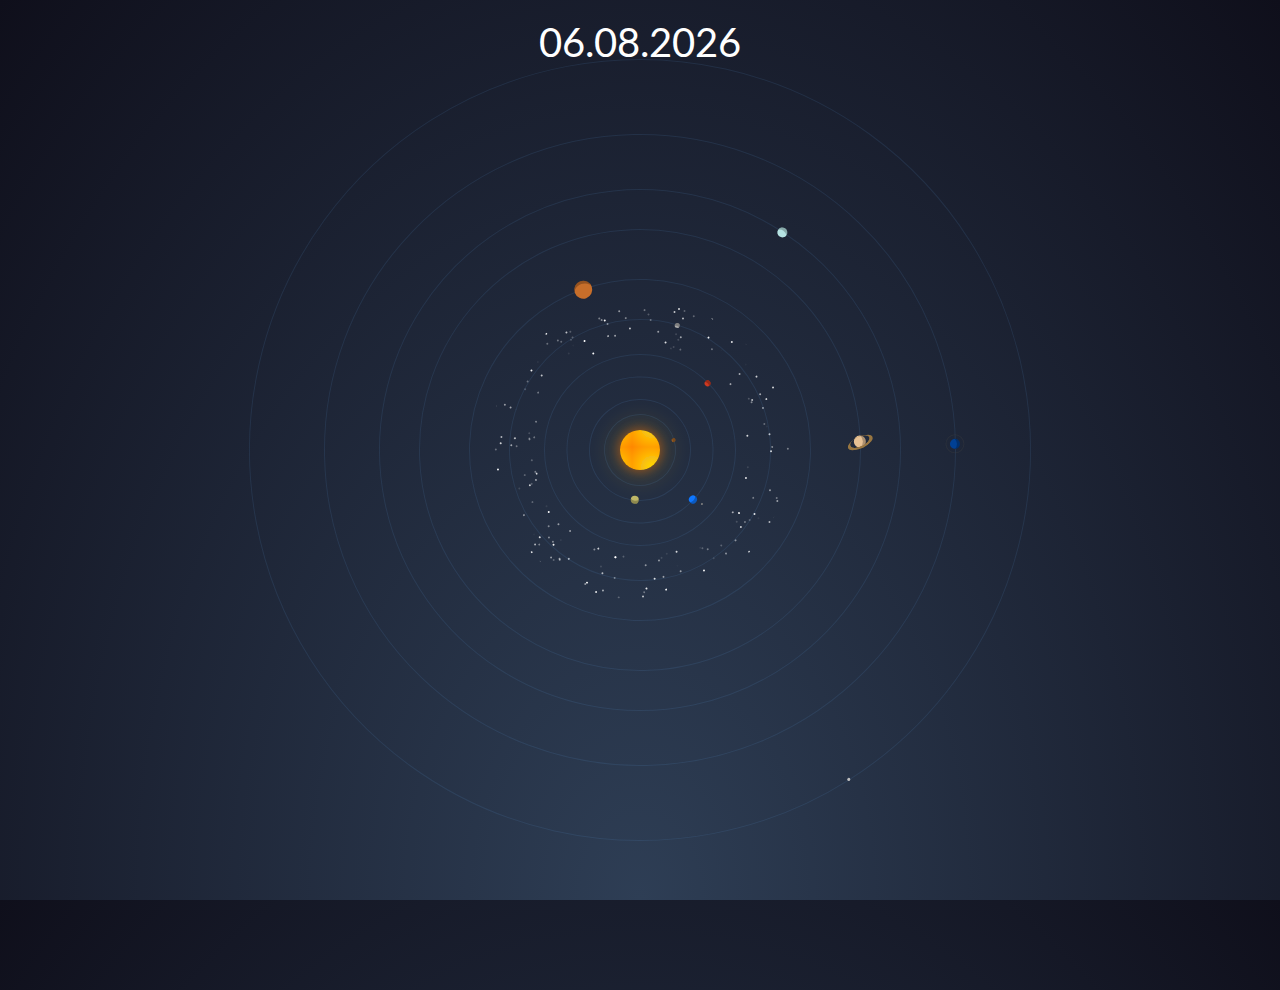
==== solar/index.html @ 7587396b "Add files via upload" ====
<!DOCTYPE html>
<html lang="en">
  <head>
    <meta charset="UTF-8" />
    <meta http-equiv="X-UA-Compatible" content="IE=edge" />
    <meta name="viewport" content="width=device-width, initial-scale=1.0" />
    <title>Solar System</title>
    <link rel="stylesheet" href="style.css" />
  </head>
  <body>
    <div class="space">
      <div class="solar">
        <div class="date">
          <p class="datep"></p>
        </div>
        <div class="sun"></div>
        <div class="mercury"></div>
        <div class="venus"></div>
        <div class="earth"></div>
        <div class="mars"></div>
        <div class="ceres"></div>
        <div class="asteroids-belt"></div>
        <div class="jupiter"></div>
        <div class="saturn"></div>
        <div class="uranus"></div>
        <div class="neptune"></div>
        <div class="pluto"></div>
      </div>
    </div>
  </body>
  <script src="script.js"></script>
</html>
---- solar/style.css ----
@import url("https://fonts.googleapis.com/css2?family=Armata&display=swap");
/* font-family: 'Armata', sans-serif; */

@import url("https://fonts.googleapis.com/css2?family=Berkshire+Swash&display=swap");
/* font-family: 'Berkshire Swash', cursive; */

@import url("https://fonts.googleapis.com/css2?family=Lato:wght@100;300;400;700;900&display=swap");
/* font-family: 'Lato', sans-serif; */

@import url("https://fonts.googleapis.com/css2?family=Montserrat:wght@100;200;300;400;500;600;700;800;900&display=swap");
/* font-family: 'Montserrat', sans-serif; */

@import url("https://fonts.googleapis.com/css2?family=Roboto:wght@100;300;400;500;700;900&display=swap");
/* font-family: 'Roboto', sans-serif; */

@import url("https://fonts.googleapis.com/css2?family=Poppins:wght@100;200;300;400;500;600;700;800;900&display=swap");
/* font-family: 'Poppins', sans-serif; */

@import url("https://fonts.googleapis.com/css2?family=Raleway:wght@100;200;300;400;500;600;700;800;900&display=swap");
/* font-family: 'Raleway', sans-serif; */
:root {
  --mercury-year: translate(-50%, -50%);
  --venus-year: translate(-50%, -50%);
  --earth-year: translate(-50%, -50%);
  --moon: translate(-50%, -50%);
  --mars-year: translate(-50%, -50%);
  --ceres-year: translate(-50%, -50%);
  --asteroids-belt: translate(-50%, -50%);
  --jupiter-year: translate(-50%, -50%);
  --saturn-year: translate(-50%, -50%);
  --saturn-after: rotateZ(-52deg);
  --uranus-year: translate(-50%, -50%);
  --neptune-year: translate(-50%, -50%);
  --pluto-year: translate(-50%, -50%);
}
* {
  padding: 0;
  margin: 0;
  font-family: "Lato", sans-serif;
}
body {
  background: #191919;
  height: 100vh;
  width: 100vw;
  overflow-y: hidden;
  overflow-x: hidden;
  background: radial-gradient(ellipse at bottom, #2e3e55 0, #0f0f1b 100%);
}
.solar {
  height: 100%;
  width: 100%;
}
.solar div:not(.date) {
  position: absolute;
  top: 50%;
  left: 50%;
  border-radius: 1000px;
}
.solar div:not(.sun, .date) {
  border: 1px solid rgba(102, 166, 229, 0.12);
  border-radius: 100%;
}
.solar div:not(.sun, .asteroids-belt, .date)::before {
  content: "";
  border-radius: 100%;
  position: absolute;
  top: 0;
  left: 50%;
  transform: translate(-50%, -50%);
}
.solar div:not(.date, .asteroids-belt):before {
  box-shadow: inset 0 5px 0 -2px rgb(0 0 0 / 25%);
}
.sun {
  background: radial-gradient(
      ellipse at center,
      #ffd000 10%,
      #f5bb19 39%,
      #ffbb00 39%,
      #ff8700 100%
    ) -28px -103px;
  box-shadow: 0 0 10px 2px rgb(255 107 0 / 40%),
    0 0 22px 11px rgb(255 203 0 / 13%);
  height: 40px;
  width: 40px;
  position: absolute;
  top: 50%;
  left: 50%;
  transform: translate(-50%, -50%);
  z-index: 1000;
  border-radius: 100%;
}
.mercury {
  height: 70px;
  width: 70px;
  z-index: 990;
  transform: var(--mercury-year);
  transition: ease;
}
.mercury::before {
  display: block;
  height: 4px;
  width: 4px;
  background-color: #9f5e26;
}
.venus {
  height: 100px;
  width: 100px;
  z-index: 980;
  transform: var(--venus-year);
}
.venus::before {
  display: block;
  height: 8px;
  width: 8px;
  background: #beb768;
}
.earth {
  height: 145px;
  width: 145px;
  z-index: 970;
  transform: var(--earth-year);
}
.earth::before {
  display: block;
  height: 8px;
  width: 8px;
  background: #0f77ff;
}
.earth::after {
  content: "";
  display: block;
  height: 18px;
  width: 18px;
  position: absolute;
  top: 0;
  left: 50%;
  transform: var(--moon);
  box-shadow: 0 -10px 0 -8px grey;
  border-radius: 100%;
}
.mars {
  height: 190px;
  width: 190px;
  z-index: 960;
  transform: var(--mars-year);
}
.mars::before {
  height: 6px;
  width: 6px;
  background: #cf3921;
}
.ceres {
  height: 260px;
  width: 260px;
  z-index: 955;
  transform: var(--ceres-year);
}
.ceres::before {
  display: block;
  height: 5px;
  width: 5px;
  background-color: #aaaaaa;
}
.asteroids-belt {
  height: 300px;
  width: 300px;
  border-color: transparent !important;
  overflow: hidden;
  z-index: 950;
  transform: var(--asteroids-belt);
}
.asteroids-belt::before {
  content: "";
  height: 210px;
  width: 210px;
  border-radius: 140px !important;
  position: absolute;
  top: 50%;
  left: 50%;
  transform: translate(-50%, -50%);
  box-shadow: 33px -53px 0 -104px rgb(255 255 255 / 28%),
    5px -17px 0 -104px rgb(255 255 255 / 49%),
    113px -54px 0 -104px rgb(255 255 255 / 59%),
    -134px -73px 0 -104px rgb(255 255 255 / 66%),
    101px 70px 0 -104px rgb(255 255 255 / 39%),
    -51px -90px 0 -104px rgb(255 255 255 / 20%),
    8px -140px 0 -104px rgb(255 255 255 / 52%),
    -120px 139px 0 -104px rgb(255 255 255 / 22%),
    85px 143px 0 -104px rgb(255 255 255 / 12%),
    -80px -42px 0 -104px rgb(255 255 255 / 4%),
    -106px 2px 0 -104px rgb(255 255 255 / 83%),
    -37px -40px 0 -104px rgb(255 255 255 / 88%),
    61px 15px 0 -104px rgb(255 255 255 / 15%),
    -6px -130px 0 -104px rgb(255 255 255 / 45%),
    -50px -109px 0 -104px rgb(255 255 255 / 9%),
    -62px 106px 0 -104px rgb(255 255 255 / 14%),
    139px -103px 0 -104px rgb(255 255 255 / 36%),
    -61px 88px 0 -104px rgb(255 255 255 / 78%),
    -34px -76px 0 -104px rgb(255 255 255 / 31%),
    -18px 114px 0 -104px rgb(255 255 255 / 49%),
    64px 62px 0 -104px rgb(255 255 255 / 43%),
    84px 82px 0 -104px rgb(255 255 255 / 94%),
    -92px 92px 0 -104px rgb(255 255 255 / 71%),
    1px 90px 0 -104px rgb(255 255 255 / 69%),
    -64px -26px 0 -104px rgb(255 255 255 / 25%),
    124px 101px 0 -104px rgb(255 255 255 / 1%),
    -37px -55px 0 -104px rgb(255 255 255 / 56%),
    -61px -37px 0 -104px rgb(255 255 255 / 91%),
    -118px -68px 0 -104px rgb(255 255 255 / 56%),
    59px -106px 0 -104px rgb(255 255 255 / 15%),
    -7px -54px 0 -104px rgb(255 255 255 / 64%),
    -37px -28px 0 -104px rgb(255 255 255 / 36%),
    145px 29px 0 -104px rgb(255 255 255 / 40%),
    19px -76px 0 -104px rgb(255 255 255 / 10%),
    -63px -38px 0 -104px rgb(255 255 255 / 85%),
    129px -16px 0 -104px rgb(255 255 255 / 51%),
    124px 78px 0 -104px rgb(255 255 255 / 55%),
    -133px -113px 0 -104px rgb(255 255 255 / 85%),
    51px -93px 0 -104px rgb(255 255 255 / 12%),
    129px -48px 0 -104px rgb(255 255 255 / 78%),
    -62px 113px 0 -104px rgb(255 255 255 / 67%),
    134px -24px 0 -104px rgb(255 255 255 / 79%),
    90px -96px 0 -104px rgb(255 255 255 / 95%),
    32px 70px 0 -104px rgb(255 255 255 / 51%),
    -126px 13px 0 -104px rgb(255 255 255 / 14%),
    86px 122px 0 -104px rgb(255 255 255 / 75%),
    -107px 67px 0 -104px rgb(255 255 255 / 44%),
    -115px 110px 0 -104px rgb(255 255 255 / 90%),
    34px 96px 0 -104px rgb(255 255 255 / 62%),
    83px 96px 0 -104px rgb(255 255 255 / 75%),
    71px 27px 0 -104px rgb(255 255 255 / 57%),
    -108px -12px 0 -104px rgb(255 255 255 / 26%),
    -80px -129px 0 -104px rgb(255 255 255 / 9%),
    57px -21px 0 -104px rgb(255 255 255 / 70%),
    59px -44px 0 -104px rgb(255 255 255 / 97%),
    -125px -31px 0 -104px rgb(255 255 255 / 58%),
    -58px -42px 0 -104px rgb(255 255 255 / 62%),
    98px -114px 0 -104px rgb(255 255 255 / 95%),
    -118px 1px 0 -104px rgb(255 255 255 / 28%),
    -103px 36px 0 -104px rgb(255 255 255 / 9%),
    -96px 72px 0 -104px rgb(255 255 255 / 8%),
    -44px -116px 0 -104px rgb(255 255 255 / 4%),
    55px -31px 0 -104px rgb(255 255 255 / 45%),
    -104px -140px 0 -104px rgb(255 255 255 / 32%),
    -121px 89px 0 -104px rgb(255 255 255 / 33%),
    63px -102px 0 -104px rgb(255 255 255 / 57%),
    -42px 29px 0 -104px rgb(255 255 255 / 63%),
    72px -31px 0 -104px rgb(255 255 255 / 34%),
    -72px 130px 0 -104px rgb(255 255 255 / 88%),
    -120px -29px 0 -104px rgb(255 255 255 / 34%),
    47px 43px 0 -104px rgb(255 255 255 / 36%),
    -144px 93px 0 -104px rgb(255 255 255 / 81%),
    2px 31px 0 -104px rgb(255 255 255 / 49%),
    112px 97px 0 -104px rgb(255 255 255 / 64%),
    -1px -97px 0 -104px rgb(255 255 255 / 98%),
    69px -120px 0 -104px rgb(255 255 255 / 67%),
    -42px -75px 0 -104px rgb(255 255 255 / 93%),
    50px -67px 0 -104px rgb(255 255 255 / 2%),
    -62px 45px 0 -104px rgb(255 255 255 / 38%),
    -58px 35px 0 -104px rgb(255 255 255 / 14%),
    -51px 120px 0 -104px rgb(255 255 255 / 44%),
    100px -25px 0 -104px rgb(255 255 255 / 65%),
    -44px 83px 0 -104px rgb(255 255 255 / 67%),
    46px 111px 0 -104px rgb(255 255 255 / 37%),
    95px 125px 0 -104px rgb(255 255 255 / 49%),
    83px 46px 0 -104px rgb(255 255 255 / 42%),
    60px 110px 0 -104px rgb(255 255 255 / 26%),
    99px 86px 0 -104px rgb(255 255 255 / 87%),
    33px -39px 0 -104px rgb(255 255 255 / 22%),
    41px -2px 0 -104px rgb(255 255 255 / 20%),
    -74px 22px 0 -104px rgb(255 255 255 / 21%),
    124px -92px 0 -104px rgb(255 255 255 / 5%),
    -96px -90px 0 -104px rgb(255 255 255 / 33%),
    42px -112px 0 -104px rgb(255 255 255 / 55%),
    57px -22px 0 -104px rgb(255 255 255 / 58%),
    78px 80px 0 -104px rgb(255 255 255 / 61%),
    62px 43px 0 -104px rgb(255 255 255 / 4%),
    -26px 24px 0 -104px rgb(255 255 255 / 9%),
    38px 14px 0 -104px rgb(255 255 255 / 13%),
    86px 45px 0 -104px rgb(255 255 255 / 70%),
    -98px 122px 0 -104px rgb(255 255 255 / 44%),
    50px 121px 0 -104px rgb(255 255 255 / 14%),
    -95px 56px 0 -104px rgb(255 255 255 / 53%),
    -32px -118px 0 -104px rgb(255 255 255 / 100%),
    143px -34px 0 -104px rgb(255 255 255 / 79%),
    -53px 89px 0 -104px rgb(255 255 255 / 19%),
    75px 108px 0 -104px rgb(255 255 255 / 49%),
    128px 28px 0 -104px rgb(255 255 255 / 83%),
    139px 96px 0 -104px rgb(255 255 255 / 4%),
    -106px -33px 0 -104px rgb(255 255 255 / 38%),
    67px -23px 0 -104px rgb(255 255 255 / 74%),
    -135px -35px 0 -104px rgb(255 255 255 / 79%),
    52px 12px 0 -104px rgb(255 255 255 / 23%),
    -35px -46px 0 -104px rgb(255 255 255 / 89%),
    70px -15px 0 -104px rgb(255 255 255 / 60%),
    -85px 65px 0 -104px rgb(255 255 255 / 52%),
    -68px -133px 0 -104px rgb(255 255 255 / 87%),
    -101px 90px 0 -104px rgb(255 255 255 / 54%),
    -137px -130px 0 -104px rgb(255 255 255 / 6%),
    59px 19px 0 -104px rgb(255 255 255 / 19%),
    -61px 26px 0 -104px rgb(255 255 255 / 44%),
    -128px -86px 0 -104px rgb(255 255 255 / 78%),
    -39px -83px 0 -104px rgb(255 255 255 / 88%),
    -104px 75px 0 -104px rgb(255 255 255 / 94%),
    -45px -122px 0 -104px rgb(255 255 255 / 21%),
    -76px -135px 0 -104px rgb(255 255 255 / 81%),
    83px -33px 0 -104px rgb(255 255 255 / 32%),
    39px 93px 0 -104px rgb(255 255 255 / 14%),
    -58px -124px 0 -104px rgb(255 255 255 / 36%),
    -94px -144px 0 -104px rgb(255 255 255 / 88%),
    -55px -122px 0 -104px rgb(255 255 255 / 30%),
    14px 34px 0 -104px rgb(255 255 255 / 28%),
    24px -21px 0 -104px rgb(255 255 255 / 69%),
    -8px -134px 0 -104px rgb(255 255 255 / 97%),
    102px 91px 0 -104px rgb(255 255 255 / 8%),
    60px -54px 0 -104px rgb(255 255 255 / 99%),
    -132px -121px 0 -104px rgb(255 255 255 / 50%),
    -58px -28px 0 -104px rgb(255 255 255 / 2%),
    119px -24px 0 -104px rgb(255 255 255 / 43%),
    143px 57px 0 -104px rgb(255 255 255 / 11%),
    -65px 130px 0 -104px rgb(255 255 255 / 59%),
    120px -26px 0 -104px rgb(255 255 255 / 69%),
    16px -49px 0 -104px rgb(255 255 255 / 10%),
    -109px 87px 0 -104px rgb(255 255 255 / 51%),
    -23px -58px 0 -104px rgb(255 255 255 / 57%),
    -65px 88px 0 -104px rgb(255 255 255 / 45%),
    -49px 6px 0 -104px rgb(255 255 255 / 8%),
    -13px -98px 0 -104px rgb(255 255 255 / 35%),
    79px -139px 0 -104px rgb(255 255 255 / 8%),
    -86px 139px 0 -104px rgb(255 255 255 / 19%),
    -74px 13px 0 -104px rgb(255 255 255 / 68%),
    53px 14px 0 -104px rgb(255 255 255 / 33%),
    37px -125px 0 -104px rgb(255 255 255 / 34%),
    11px -94px 0 -104px rgb(255 255 255 / 52%),
    80px -49px 0 -104px rgb(255 255 255 / 49%),
    -46px 100px 0 -104px rgb(255 255 255 / 83%),
    -14px -26px 0 -104px rgb(255 255 255 / 10%),
    48px 61px 0 -104px rgb(255 255 255 / 14%),
    -132px -73px 0 -104px rgb(255 255 255 / 84%),
    9px -58px 0 -104px rgb(255 255 255 / 69%),
    -51px 140px 0 -104px rgb(255 255 255 / 27%),
    73px 68px 0 -104px rgb(255 255 255 / 38%),
    9px 49px 0 -104px rgb(255 255 255 / 6%),
    -122px 71px 0 -104px rgb(255 255 255 / 63%),
    121px 123px 0 -104px rgb(255 255 255 / 37%),
    -62px -49px 0 -104px rgb(255 255 255 / 34%),
    19px -46px 0 -104px rgb(255 255 255 / 66%),
    -19px 20px 0 -104px rgb(255 255 255 / 7%),
    -104px 72px 0 -104px rgb(255 255 255 / 44%),
    121px -62px 0 -104px rgb(255 255 255 / 4%),
    130px 11px 0 -104px rgb(255 255 255 / 74%),
    -89px 46px 0 -104px rgb(255 255 255 / 25%),
    -74px 46px 0 -104px rgb(255 255 255 / 82%),
    41px -109px 0 -104px rgb(255 255 255 / 1%),
    -113px 11px 0 -104px rgb(255 255 255 / 25%),
    -14px -36px 0 -104px rgb(255 255 255 / 60%),
    -72px -44px 0 -104px rgb(255 255 255 / 66%),
    41px 35px 0 -104px rgb(255 255 255 / 96%),
    47px -100px 0 -104px rgb(255 255 255 / 86%),
    129px -95px 0 -104px rgb(255 255 255 / 15%),
    -99px 22px 0 -104px rgb(255 255 255 / 77%),
    45px 13px 0 -104px rgb(255 255 255 / 58%),
    101px 2px 0 -104px rgb(255 255 255 / 41%),
    5px 107px 0 -104px rgb(255 255 255 / 10%),
    80px -31px 0 -104px rgb(255 255 255 / 10%),
    39px 108px 0 -104px rgb(255 255 255 / 8%),
    -116px 65px 0 -104px rgb(255 255 255 / 82%),
    -90px -100px 0 -104px rgb(255 255 255 / 92%),
    -64px 0 0 -104px rgb(255 255 255 / 46%),
    71px -53px 0 -104px rgb(255 255 255 / 54%),
    -36px 82px 0 -104px rgb(255 255 255 / 97%),
    31px -31px 0 -104px rgb(255 255 255 / 22%),
    41px -1px 0 -104px rgb(255 255 255 / 46%),
    44px 87px 0 -104px rgb(255 255 255 / 25%),
    -82px -107px 0 -104px rgb(255 255 255 / 6%),
    72px -16px 0 -104px rgb(255 255 255 / 56%),
    43px 72px 0 -104px rgb(255 255 255 / 16%),
    -22px -35px 0 -104px rgb(255 255 255 / 57%),
    15px -121px 0 -104px rgb(255 255 255 / 72%),
    -42px -2px 0 -104px rgb(255 255 255 / 25%),
    -107px 90px 0 -104px rgb(255 255 255 / 25%),
    -109px -114px 0 -104px rgb(255 255 255 / 7%),
    20px 74px 0 -104px rgb(255 255 255 / 81%),
    86px 142px 0 -104px rgb(255 255 255 / 37%),
    6px -69px 0 -104px rgb(255 255 255 / 47%),
    44px 32px 0 -104px rgb(255 255 255 / 71%),
    -23px 54px 0 -104px rgb(255 255 255 / 22%),
    -44px -130px 0 -104px rgb(255 255 255 / 26%),
    112px -87px 0 -104px rgb(255 255 255 / 86%),
    -3px 129px 0 -104px rgb(255 255 255 / 55%),
    -136px 77px 0 -104px rgb(255 255 255 / 89%),
    63px 119px 0 -104px rgb(255 255 255 / 48%),
    -76px 16px 0 -104px rgb(255 255 255 / 87%),
    66px -8px 0 -104px rgb(255 255 255 / 58%),
    91px -84px 0 -104px rgb(255 255 255 / 36%),
    -73px -53px 0 -104px rgb(255 255 255 / 51%),
    -75px -140px 0 -104px rgb(255 255 255 / 87%),
    92px 131px 0 -104px rgb(255 255 255 / 11%),
    -21px -27px 0 -104px rgb(255 255 255 / 38%),
    -118px 72px 0 -104px rgb(255 255 255 / 40%),
    -4px 79px 0 -104px rgb(255 255 255 / 67%),
    -116px 29px 0 -104px rgb(255 255 255 / 28%),
    -106px -34px 0 -104px rgb(255 255 255 / 30%),
    -30px 31px 0 -104px rgb(255 255 255 / 79%),
    -9px 100px 0 -104px rgb(255 255 255 / 10%),
    13px 121px 0 -104px rgb(255 255 255 / 3%),
    -43px -26px 0 -104px rgb(255 255 255 / 48%),
    -27px 144px 0 -104px rgb(255 255 255 / 71%),
    -22px 137px 0 -104px rgb(255 255 255 / 89%),
    -26px -104px 0 -104px rgb(255 255 255 / 98%),
    -42px -74px 0 -104px rgb(255 255 255 / 21%),
    -102px 42px 0 -104px rgb(255 255 255 / 98%),
    -9px 17px 0 -104px rgb(255 255 255 / 36%),
    30px -113px 0 -104px rgb(255 255 255 / 0%),
    -43px -124px 0 -104px rgb(255 255 255 / 28%),
    -139px 115px 0 -104px rgb(255 255 255 / 21%),
    -87px -3px 0 -104px rgb(255 255 255 / 50%),
    41px 109px 0 -104px rgb(255 255 255 / 25%),
    129px 3px 0 -104px rgb(255 255 255 / 5%),
    -105px 56px 0 -104px rgb(255 255 255 / 43%),
    62px -128px 0 -104px rgb(255 255 255 / 72%),
    -65px -36px 0 -104px rgb(255 255 255 / 82%),
    127px 107px 0 -104px rgb(255 255 255 / 23%),
    -141px -30px 0 -104px rgb(255 255 255 / 32%),
    31px -49px 0 -104px rgb(255 255 255 / 86%),
    98px 49px 0 -104px rgb(255 255 255 / 87%),
    -120px -37px 0 -104px rgb(255 255 255 / 69%),
    -88px -77px 0 -104px rgb(255 255 255 / 37%),
    145px 84px 0 -104px rgb(255 255 255 / 88%),
    15px 107px 0 -104px rgb(255 255 255 / 82%),
    -121px 61px 0 -104px rgb(255 255 255 / 4%),
    -28px -83px 0 -104px rgb(255 255 255 / 49%),
    -81px 120px 0 -104px rgb(255 255 255 / 51%),
    -100px -83px 0 -104px rgb(255 255 255 / 22%),
    -115px 12px 0 -104px rgb(255 255 255 / 76%),
    40px 12px 0 -104px rgb(255 255 255 / 83%),
    -121px -37px 0 -104px rgb(255 255 255 / 7%),
    108px 142px 0 -104px rgb(255 255 255 / 26%),
    -20px 50px 0 -104px rgb(255 255 255 / 26%),
    -144px 145px 0 -104px rgb(255 255 255 / 65%),
    -48px -130px 0 -104px rgb(255 255 255 / 71%),
    40px -76px 0 -104px rgb(255 255 255 / 98%),
    124px 75px 0 -104px rgb(255 255 255 / 37%),
    -34px -84px 0 -104px rgb(255 255 255 / 20%),
    33px -136px 0 -104px rgb(255 255 255 / 36%),
    27px -52px 0 -104px rgb(255 255 255 / 29%),
    50px 70px 0 -104px rgb(255 255 255 / 13%),
    45px 33px 0 -104px rgb(255 255 255 / 62%),
    -3px 7px 0 -104px rgb(255 255 255 / 86%),
    60px -90px 0 -104px rgb(255 255 255 / 29%),
    25px 60px 0 -104px rgb(255 255 255 / 9%),
    -44px -83px 0 -104px rgb(255 255 255 / 62%),
    -113px -65px 0 -104px rgb(255 255 255 / 3%),
    17px 62px 0 -104px rgb(255 255 255 / 19%),
    88px 92px 0 -104px rgb(255 255 255 / 37%),
    -60px -46px 0 -104px rgb(255 255 255 / 58%),
    105px -129px 0 -104px rgb(255 255 255 / 45%),
    -127px 78px 0 -104px rgb(255 255 255 / 87%),
    -3px 142px 0 -104px rgb(255 255 255 / 93%),
    15px 127px 0 -104px rgb(255 255 255 / 54%),
    -105px -39px 0 -104px rgb(255 255 255 / 17%),
    54px -94px 0 -104px rgb(255 255 255 / 17%),
    -123px -72px 0 -104px rgb(255 255 255 / 52%),
    -73px -12px 0 -104px rgb(255 255 255 / 54%),
    40px -3px 0 -104px rgb(255 255 255 / 57%),
    23px 39px 0 -104px rgb(255 255 255 / 39%),
    63px 46px 0 -104px rgb(255 255 255 / 37%),
    -13px -137px 0 -104px rgb(255 255 255 / 41%),
    38px 91px 0 -104px rgb(255 255 255 / 24%),
    -93px 29px 0 -104px rgb(255 255 255 / 53%),
    129px -30px 0 -104px rgb(255 255 255 / 58%),
    122px 133px 0 -104px rgb(255 255 255 / 31%),
    -101px 132px 0 -104px rgb(255 255 255 / 87%),
    126px -82px 0 -104px rgb(255 255 255 / 13%),
    -1px -117px 0 -104px rgb(255 255 255 / 56%),
    36px -131px 0 -104px rgb(255 255 255 / 24%),
    -84px 40px 0 -104px rgb(255 255 255 / 78%),
    39px -32px 0 -104px rgb(255 255 255 / 48%),
    43px -84px 0 -104px rgb(255 255 255 / 27%),
    130px 24px 0 -104px rgb(255 255 255 / 46%),
    -81px -93px 0 -104px rgb(255 255 255 / 72%),
    8px 9px 0 -104px rgb(255 255 255 / 3%),
    -8px -118px 0 -104px rgb(255 255 255 / 61%),
    -107px -123px 0 -104px rgb(255 255 255 / 14%),
    71px -143px 0 -104px rgb(255 255 255 / 17%),
    72px -127px 0 -104px rgb(255 255 255 / 27%),
    -72px -52px 0 -104px rgb(255 255 255 / 82%),
    -42px -73px 0 -104px rgb(255 255 255 / 90%),
    140px 105px 0 -104px rgb(255 255 255 / 15%),
    129px 144px 0 -104px rgb(255 255 255 / 69%),
    -30px -57px 0 -104px rgb(255 255 255 / 85%),
    -39px 69px 0 -104px rgb(255 255 255 / 76%),
    80px -38px 0 -104px rgb(255 255 255 / 39%),
    -133px -41px 0 -104px rgb(255 255 255 / 63%),
    125px 129px 0 -104px rgb(255 255 255 / 39%),
    -12px 129px 0 -104px rgb(255 255 255 / 84%),
    102px -46px 0 -104px rgb(255 255 255 / 57%),
    -143px 136px 0 -104px rgb(255 255 255 / 78%),
    -101px 91px 0 -104px rgb(255 255 255 / 51%),
    -30px -34px 0 -104px rgb(255 255 255 / 75%),
    19px 79px 0 -104px rgb(255 255 255 / 82%),
    -4px 112px 0 -104px rgb(255 255 255 / 52%),
    -1px -50px 0 -104px rgb(255 255 255 / 19%),
    102px 39px 0 -104px rgb(255 255 255 / 12%),
    -79px 119px 0 -104px rgb(255 255 255 / 98%),
    -5px 73px 0 -104px rgb(255 255 255 / 62%),
    13px -87px 0 -104px rgb(255 255 255 / 39%),
    -1px 110px 0 -104px rgb(255 255 255 / 14%),
    60px -100px 0 -104px rgb(255 255 255 / 17%),
    100px -81px 0 -104px rgb(255 255 255 / 2%),
    -124px 123px 0 -104px rgb(255 255 255 / 64%),
    -30px -85px 0 -104px rgb(255 255 255 / 88%),
    -46px 100px 0 -104px rgb(255 255 255 / 99%),
    -9px 62px 0 -104px rgb(255 255 255 / 2%),
    90px 130px 0 -104px rgb(255 255 255 / 30%),
    117px -28px 0 -104px rgb(255 255 255 / 21%),
    45px -10px 0 -104px rgb(255 255 255 / 20%),
    67px -130px 0 -104px rgb(255 255 255 / 81%),
    -68px 25px 0 -104px rgb(255 255 255 / 78%),
    -59px 140px 0 -104px rgb(255 255 255 / 20%),
    -101px -34px 0 -104px rgb(255 255 255 / 34%),
    -77px 28px 0 -104px rgb(255 255 255 / 4%),
    142px -105px 0 -104px rgb(255 255 255 / 56%),
    -96px -49px 0 -104px rgb(255 255 255 / 42%),
    -69px -123px 0 -104px rgb(255 255 255 / 33%),
    34px 62px 0 -104px rgb(255 255 255 / 16%),
    127px 0 0 -104px rgb(255 255 255 / 31%),
    -68px 51px 0 -104px rgb(255 255 255 / 86%),
    93px 91px 0 -104px rgb(255 255 255 / 25%),
    -109px 135px 0 -104px rgb(255 255 255 / 50%),
    -94px 42px 0 -104px rgb(255 255 255 / 28%),
    74px -55px 0 -104px rgb(255 255 255 / 14%),
    -131px 128px 0 -104px rgb(255 255 255 / 48%),
    -127px 40px 0 -104px rgb(255 255 255 / 50%),
    5px -103px 0 -104px rgb(255 255 255 / 40%),
    49px 18px 0 -104px rgb(255 255 255 / 11%),
    -108px -127px 0 -104px rgb(255 255 255 / 95%),
    80px 90px 0 -104px rgb(255 255 255 / 17%),
    -25px 140px 0 -104px rgb(255 255 255 / 35%),
    -11px -135px 0 -104px rgb(255 255 255 / 45%),
    93px 1px 0 -104px rgb(255 255 255 / 9%),
    -28px 44px 0 -104px rgb(255 255 255 / 19%),
    108px 8px 0 -104px rgb(255 255 255 / 81%),
    82px 45px 0 -104px rgb(255 255 255 / 67%),
    118px 94px 0 -104px rgb(255 255 255 / 58%),
    5px -69px 0 -104px rgb(255 255 255 / 81%),
    129px -88px 0 -104px rgb(255 255 255 / 23%),
    -61px 25px 0 -104px rgb(255 255 255 / 86%),
    38px 131px 0 -104px rgb(255 255 255 / 93%),
    -58px 35px 0 -104px rgb(255 255 255 / 47%),
    9px -69px 0 -104px rgb(255 255 255 / 44%),
    69px -135px 0 -104px rgb(255 255 255 / 77%),
    -91px -9px 0 -104px rgb(255 255 255 / 40%),
    35px -70px 0 -104px rgb(255 255 255 / 2%),
    -143px -10px 0 -104px rgb(255 255 255 / 92%),
    -107px 0 0 -104px rgb(255 255 255 / 39%),
    -38px 101px 0 -104px rgb(255 255 255 / 24%),
    -82px -47px 0 -104px rgb(255 255 255 / 45%),
    119px 66px 0 -104px rgb(255 255 255 / 52%),
    80px -120px 0 -104px rgb(255 255 255 / 29%),
    53px 30px 0 -104px rgb(255 255 255 / 0%),
    -17px 60px 0 -104px rgb(255 255 255 / 39%),
    66px -63px 0 -104px rgb(255 255 255 / 46%),
    -108px 8px 0 -104px rgb(255 255 255 / 57%),
    131px 139px 0 -104px rgb(255 255 255 / 70%),
    94px -43px 0 -104px rgb(255 255 255 / 100%),
    2px 53px 0 -104px rgb(255 255 255 / 49%),
    13px -132px 0 -104px rgb(255 255 255 / 44%),
    -50px -3px 0 -104px rgb(255 255 255 / 33%),
    62px -3px 0 -104px rgb(255 255 255 / 34%);
}
.jupiter {
  height: 340px;
  width: 340px;
  z-index: 940;
  transform: var(--jupiter-year);
}
.jupiter::before {
  height: 18px;
  width: 18px;
  background: #c76e2a;
}
.jupiter::after {
  content: "";
  display: block;
  height: 18px;
  width: 50px;
  position: absolute;
  top: 0;
  left: 50%;
  transform: translate(-50%, -50%);
  border-radius: 100%;
}
.saturn {
  height: 440px;
  width: 440px;
  z-index: 930;
  transform: var(--saturn-year);
}
.saturn::before {
  height: 12px;
  width: 12px;
  background: #e7c194;
}
.saturn:after {
  position: absolute;
  content: "";
  height: 2.34%;
  width: 4.676%;
  left: 50%;
  top: 0;
  transform: var(--saturn-after);
  margin-left: -2.3%;
  margin-top: -1.2%;
  border-radius: 50%;
  box-shadow: 0 1px 0 1px #987641, 3px 1px 0 #987641, -3px 1px 0 #987641;
}
.uranus {
  height: 520px;
  width: 520px;
  z-index: 920;
  transform: var(--uranus-year);
}
.uranus::before {
  height: 10px;
  width: 10px;
  background: #b5e3e3;
}
.neptune {
  height: 630px;
  width: 630px;
  z-index: 910;
  transform: var(--neptune-year);
}
.neptune::before {
  height: 10px;
  width: 10px;
  background: #004094;
}
.neptune::after {
  content: "";
  display: block;
  height: 17px;
  width: 17px;
  background: #004094;
  position: absolute;
  top: 0;
  left: 50%;
  transform: translate(-50%, -50%);
  border: 1.6px solid rgba(66, 66, 66, 0.3);
  border-radius: 100%;
  background: transparent;
  z-index: 800;
  overflow: hidden;
}
.pluto {
  height: 780px;
  width: 780px;
  z-index: 900;
  transform: var(--pluto-year);
}
.pluto::before {
  height: 3px;
  width: 3px;
  background: #ffffff;
}
.date {
  color: white;
  position: absolute;
  top: 2%;
  left: 50%;
  transform: translate(-50%, 0%);
  z-index: 999;
  font-size: 40px;
}
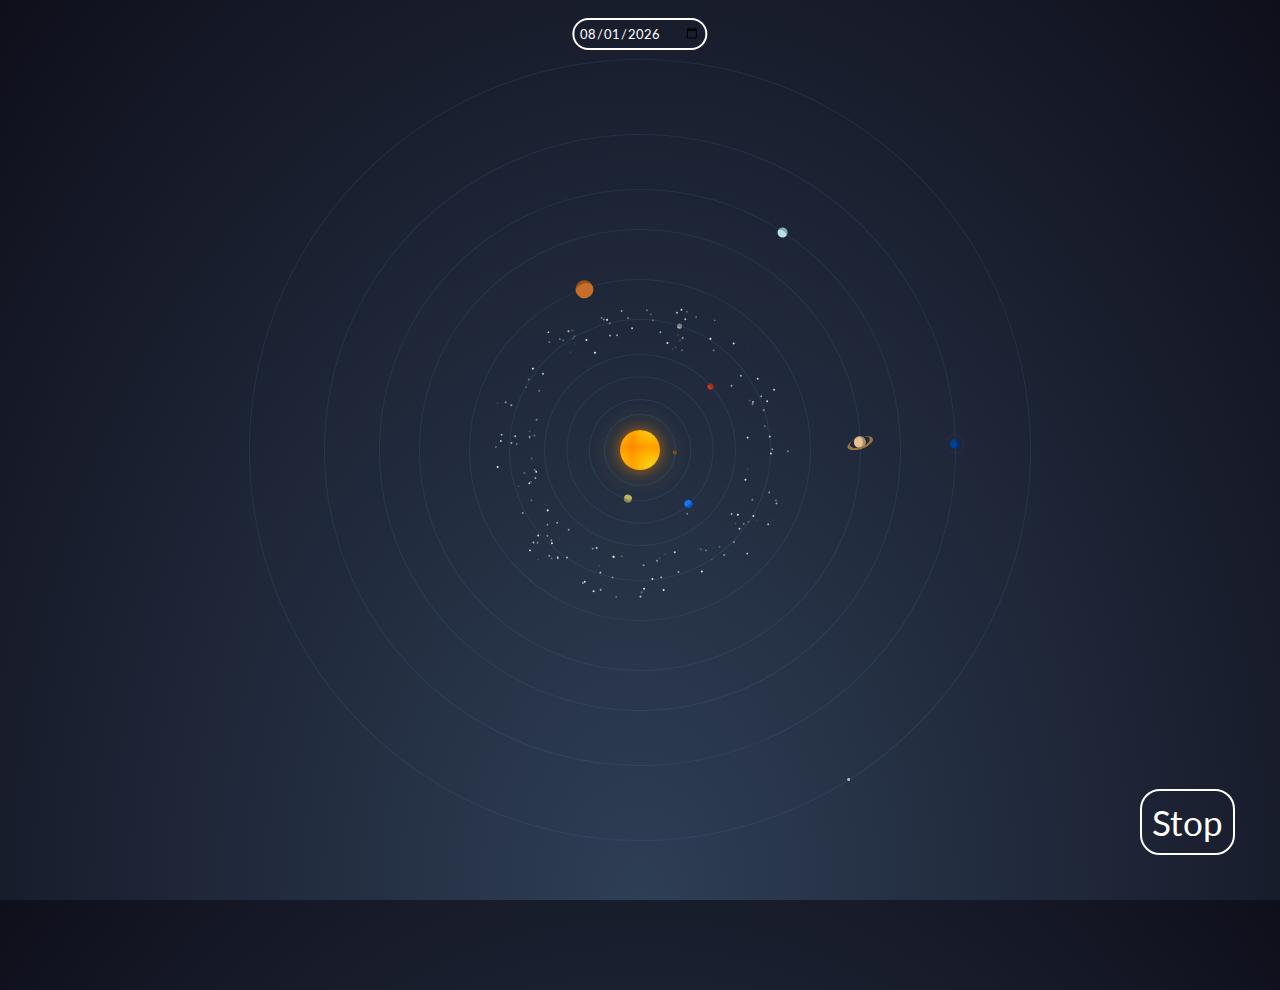
==== commit 83bddc2d: "Add files via upload" ====
--- a/solar/index.html
+++ b/solar/index.html
@@ -6,12 +6,13 @@
     <meta name="viewport" content="width=device-width, initial-scale=1.0" />
     <title>Solar System</title>
     <link rel="stylesheet" href="style.css" />
+    <link rel="stylesheet" href="additionalstyles.css" />
   </head>
   <body>
     <div class="space">
       <div class="solar">
         <div class="date">
-          <p class="datep"></p>
+          <input type="date" class="datecalender" />
         </div>
         <div class="sun"></div>
         <div class="mercury"></div>
@@ -26,7 +27,11 @@
         <div class="neptune"></div>
         <div class="pluto"></div>
       </div>
+      <div class="startstop">
+        <button class="startstopbutton">Stop</button>
+      </div>
     </div>
   </body>
   <script src="script.js"></script>
-</html>+  <script src="startstop.js"></script>
+</html>
--- a/solar/style.css
+++ b/solar/style.css
@@ -18,20 +18,21 @@
 
 @import url("https://fonts.googleapis.com/css2?family=Raleway:wght@100;200;300;400;500;600;700;800;900&display=swap");
 /* font-family: 'Raleway', sans-serif; */
+
 :root {
-  --mercury-year: translate(-50%, -50%);
-  --venus-year: translate(-50%, -50%);
-  --earth-year: translate(-50%, -50%);
-  --moon: translate(-50%, -50%);
-  --mars-year: translate(-50%, -50%);
-  --ceres-year: translate(-50%, -50%);
-  --asteroids-belt: translate(-50%, -50%);
-  --jupiter-year: translate(-50%, -50%);
-  --saturn-year: translate(-50%, -50%);
-  --saturn-after: rotateZ(-52deg);
-  --uranus-year: translate(-50%, -50%);
-  --neptune-year: translate(-50%, -50%);
-  --pluto-year: translate(-50%, -50%);
+  --day-counter: 0;
+  --mercury-deg: -241.36deg;
+  --venus-deg: -79.6deg;
+  --earth-deg: -195deg;
+  --moon-deg: 0deg;
+  --mars-deg: -60deg;
+  --ceres-deg: -305deg;
+  --belt-deg: 0deg;
+  --jupiter-deg: -225deg;
+  --saturn-deg: -210deg;
+  --uranus-deg: -305deg;
+  --neptune-deg: -260deg;
+  --pluto-deg: -205deg;
 }
 * {
   padding: 0;
@@ -94,7 +95,8 @@
   height: 70px;
   width: 70px;
   z-index: 990;
-  transform: var(--mercury-year);
+  transform: translate(-50%, -50%)
+    rotate(calc((var(--mercury-deg) - var(--day-counter) * (360deg / 88))));
   transition: ease;
 }
 .mercury::before {
@@ -107,7 +109,8 @@
   height: 100px;
   width: 100px;
   z-index: 980;
-  transform: var(--venus-year);
+  transform: translate(-50%, -50%)
+    rotate(calc((var(--venus-deg) - var(--day-counter) * (360deg / 225))));
 }
 .venus::before {
   display: block;
@@ -119,7 +122,8 @@
   height: 145px;
   width: 145px;
   z-index: 970;
-  transform: var(--earth-year);
+  transform: translate(-50%, -50%)
+    rotate(calc((var(--earth-deg) - var(--day-counter) * (360deg / 365.25))));
 }
 .earth::before {
   display: block;
@@ -135,7 +139,8 @@
   position: absolute;
   top: 0;
   left: 50%;
-  transform: var(--moon);
+  transform: translate(-50%, -50%)
+    rotate(calc(var(--day-counter) * 360deg / 27.32 * (-1)));
   box-shadow: 0 -10px 0 -8px grey;
   border-radius: 100%;
 }
@@ -143,7 +148,8 @@
   height: 190px;
   width: 190px;
   z-index: 960;
-  transform: var(--mars-year);
+  transform: translate(-50%, -50%)
+    rotate(calc((var(--mars-deg) - var(--day-counter) * (360deg / 686.67))));
 }
 .mars::before {
   height: 6px;
@@ -154,7 +160,8 @@
   height: 260px;
   width: 260px;
   z-index: 955;
-  transform: var(--ceres-year);
+  transform: translate(-50%, -50%)
+    rotate(calc((var(--ceres-deg) - var(--day-counter) * (360deg / 1680))));
 }
 .ceres::before {
   display: block;
@@ -168,7 +175,8 @@
   border-color: transparent !important;
   overflow: hidden;
   z-index: 950;
-  transform: var(--asteroids-belt);
+  transform: translate(-50%, -50%)
+    rotate(calc((var(--belt-deg) - var(--day-counter) * (360deg / 1800))));
 }
 .asteroids-belt::before {
   content: "";
@@ -574,7 +582,8 @@
   height: 340px;
   width: 340px;
   z-index: 940;
-  transform: var(--jupiter-year);
+  transform: translate(-50%, -50%)
+    rotate(calc((var(--jupiter-deg) - var(--day-counter) * (360deg / 4331.87))));
 }
 .jupiter::before {
   height: 18px;
@@ -596,7 +605,8 @@
   height: 440px;
   width: 440px;
   z-index: 930;
-  transform: var(--saturn-year);
+  transform: translate(-50%, -50%)
+    rotate(calc((var(--saturn-deg) - var(--day-counter) * (360deg / 10756.6))));
 }
 .saturn::before {
   height: 12px;
@@ -610,7 +620,9 @@
   width: 4.676%;
   left: 50%;
   top: 0;
-  transform: var(--saturn-after);
+  transform: rotate(
+    calc(340deg - (var(--saturn-deg) - var(--day-counter) * (360deg / 10756.6)))
+  );
   margin-left: -2.3%;
   margin-top: -1.2%;
   border-radius: 50%;
@@ -620,7 +632,8 @@
   height: 520px;
   width: 520px;
   z-index: 920;
-  transform: var(--uranus-year);
+  transform: translate(-50%, -50%)
+    rotate(calc((var(--uranus-deg) - var(--day-counter) * (360deg / 30681))));
 }
 .uranus::before {
   height: 10px;
@@ -631,7 +644,10 @@
   height: 630px;
   width: 630px;
   z-index: 910;
-  transform: var(--neptune-year);
+  transform: translate(-50%, -50%)
+    rotate(
+      calc((var(--neptune-deg) - var(--day-counter) * (360deg / 60196.85)))
+    );
 }
 .neptune::before {
   height: 10px;
@@ -658,7 +674,8 @@
   height: 780px;
   width: 780px;
   z-index: 900;
-  transform: var(--pluto-year);
+  transform: translate(-50%, -50%)
+    rotate(calc((var(--pluto-deg) - var(--day-counter) * (360deg / 90907.07))));
 }
 .pluto::before {
   height: 3px;
--- a/solar/additionalstyles.css
+++ b/solar/additionalstyles.css
@@ -0,0 +1,42 @@
+.startstop {
+  position: absolute;
+  bottom: 0;
+  right: 0;
+  margin: 5vh;
+  z-index: 1000;
+}
+.startstop button {
+  background-color: transparent;
+  border: 2px white solid;
+  border-radius: 20px;
+  font-family: "Lato", sans-serif;
+  color: white;
+  min-height: 60px;
+  min-width: 50px;
+  font-size: 35px;
+  padding: 10px 10px;
+}
+.startstop button:active {
+  border-color: #727272;
+  color: #727272;
+}
+.date {
+  color: white;
+  position: absolute;
+  top: 2%;
+  left: 50%;
+  transform: translate(-50%, 0%);
+  z-index: 999;
+  font-size: 40px;
+  display: flex;
+  justify-content: center;
+  align-items: center;
+  z-index: 100;
+}
+.date input {
+  background-color: transparent;
+  color: white;
+  border: 2px white solid;
+  border-radius: 30px;
+  padding: 5px;
+}
